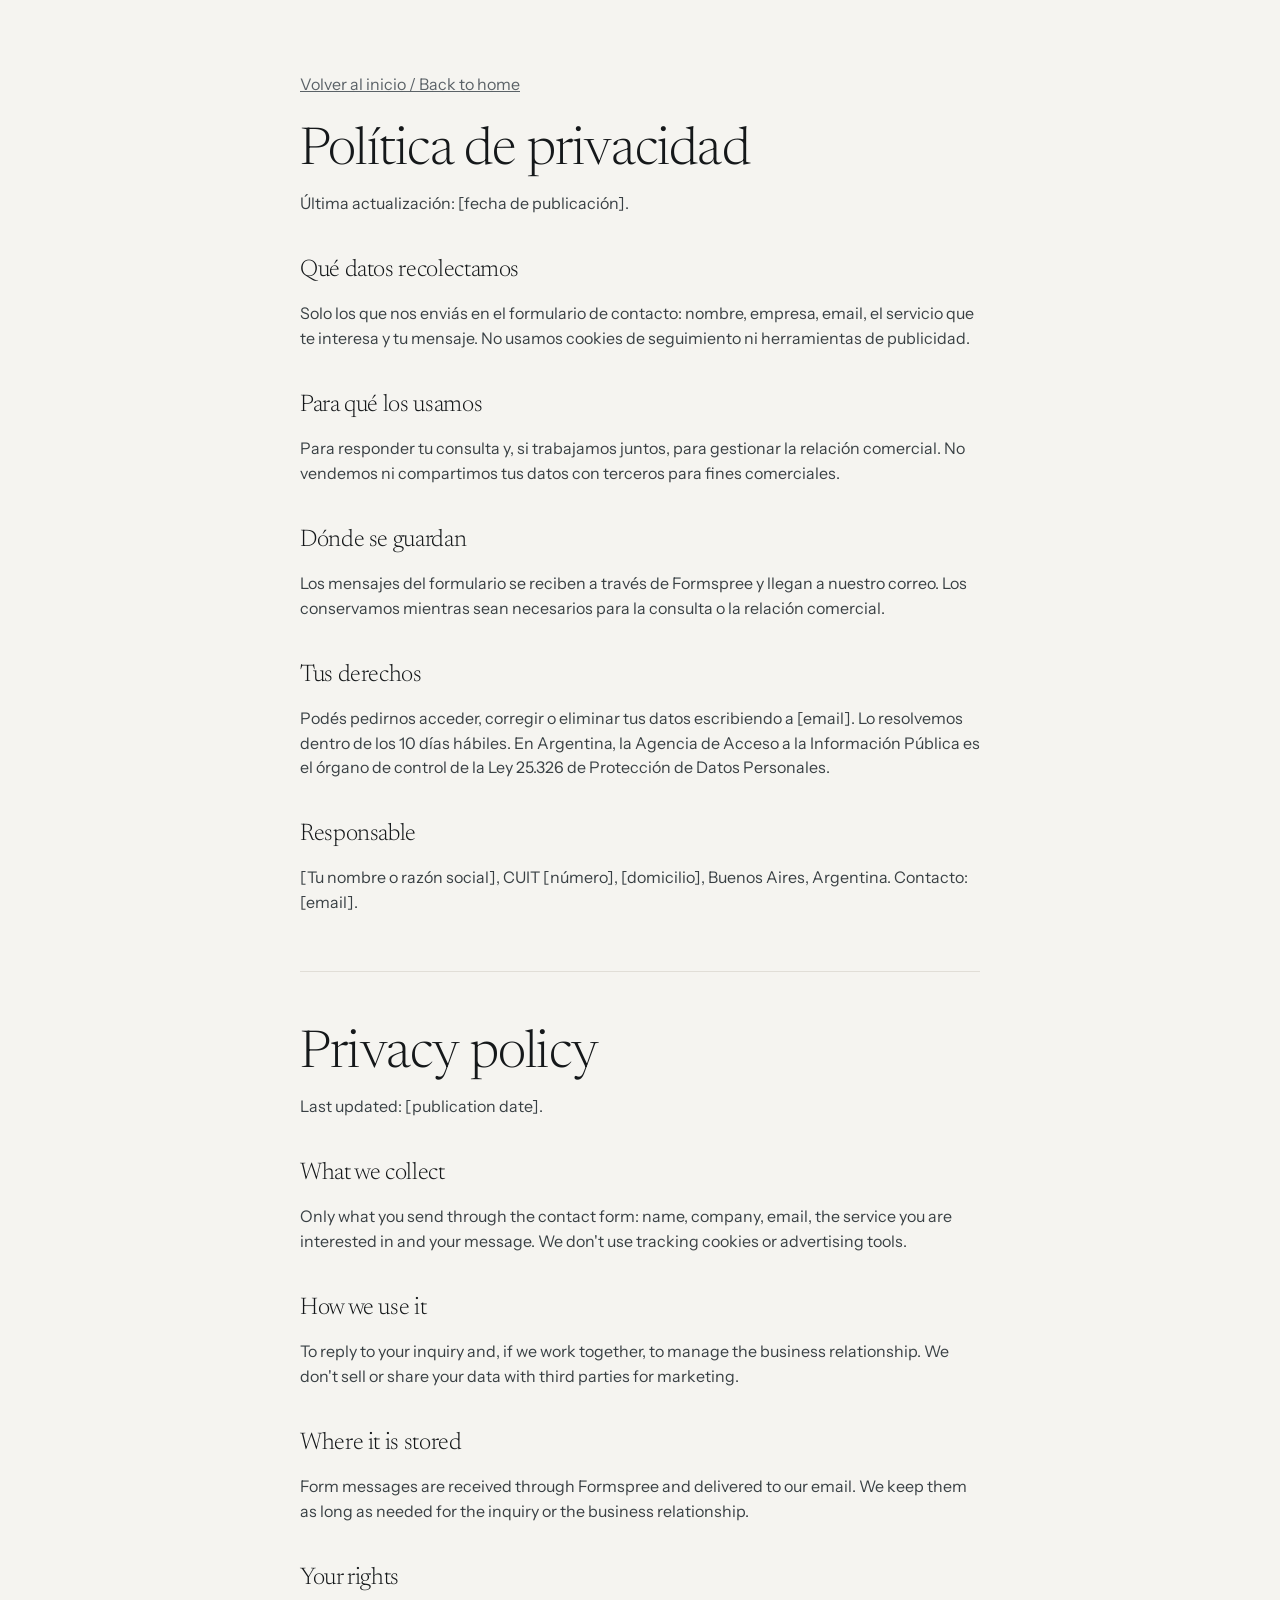
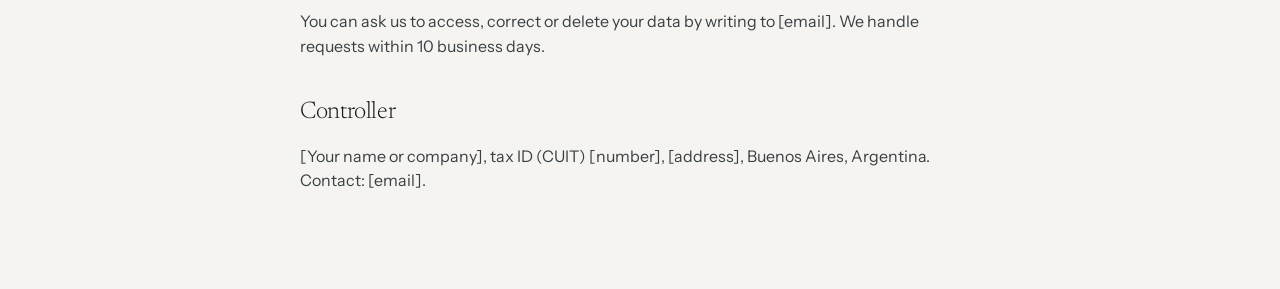
==== privacidad.html @ 597f55e7 "Preparar el formulario para Formspree y sumar la política de privacidad Co-Authored-By: Claude Opus " ====
<!doctype html>
<html lang="es">
<head>
<meta charset="utf-8">
<meta name="viewport" content="width=device-width, initial-scale=1, viewport-fit=cover">
<title>Política de privacidad</title>
<meta name="robots" content="noindex">
<link rel="preconnect" href="https://fonts.googleapis.com">
<link rel="preconnect" href="https://fonts.gstatic.com" crossorigin>
<link rel="stylesheet" href="https://fonts.googleapis.com/css2?family=Newsreader:opsz,wght@6..72,300;6..72,400&family=Instrument+Sans:wght@400;500;600&display=swap">
<link rel="stylesheet" href="assets/styles.css">
<style>
  .legal { padding-block: 72px 96px; }
  .legal .wrap { max-width: 760px; }
  .legal h1 { font-size: clamp(36px, 5vw, 52px); line-height: 1.05; }
  .legal h2 { font-size: 24px; margin-top: 36px; }
  .legal p, .legal li { color: #394044; margin-top: 12px; }
  .legal ul { padding-left: 20px; }
  .legal .back { display: inline-block; margin-bottom: 28px; color: var(--muted); }
  .legal hr { border: 0; border-top: 1px solid var(--line); margin-block: 56px; }
</style>
</head>
<body>
<main class="legal light">
  <div class="wrap">
    <a class="back" href="index.html">Volver al inicio / Back to home</a>

    <h1>Política de privacidad</h1>
    <p>Última actualización: [fecha de publicación].</p>

    <h2>Qué datos recolectamos</h2>
    <p>Solo los que nos enviás en el formulario de contacto: nombre, empresa, email, el servicio que te interesa y tu mensaje. No usamos cookies de seguimiento ni herramientas de publicidad.</p>

    <h2>Para qué los usamos</h2>
    <p>Para responder tu consulta y, si trabajamos juntos, para gestionar la relación comercial. No vendemos ni compartimos tus datos con terceros para fines comerciales.</p>

    <h2>Dónde se guardan</h2>
    <p>Los mensajes del formulario se reciben a través de Formspree y llegan a nuestro correo. Los conservamos mientras sean necesarios para la consulta o la relación comercial.</p>

    <h2>Tus derechos</h2>
    <p>Podés pedirnos acceder, corregir o eliminar tus datos escribiendo a [email]. Lo resolvemos dentro de los 10 días hábiles. En Argentina, la Agencia de Acceso a la Información Pública es el órgano de control de la Ley 25.326 de Protección de Datos Personales.</p>

    <h2>Responsable</h2>
    <p>[Tu nombre o razón social], CUIT [número], [domicilio], Buenos Aires, Argentina. Contacto: [email].</p>

    <hr>

    <h1 lang="en">Privacy policy</h1>
    <p lang="en">Last updated: [publication date].</p>

    <h2 lang="en">What we collect</h2>
    <p lang="en">Only what you send through the contact form: name, company, email, the service you are interested in and your message. We don't use tracking cookies or advertising tools.</p>

    <h2 lang="en">How we use it</h2>
    <p lang="en">To reply to your inquiry and, if we work together, to manage the business relationship. We don't sell or share your data with third parties for marketing.</p>

    <h2 lang="en">Where it is stored</h2>
    <p lang="en">Form messages are received through Formspree and delivered to our email. We keep them as long as needed for the inquiry or the business relationship.</p>

    <h2 lang="en">Your rights</h2>
    <p lang="en">You can ask us to access, correct or delete your data by writing to [email]. We handle requests within 10 business days.</p>

    <h2 lang="en">Controller</h2>
    <p lang="en">[Your name or company], tax ID (CUIT) [number], [address], Buenos Aires, Argentina. Contact: [email].</p>
  </div>
</main>
</body>
</html>
---- assets/styles.css ----
html, body { min-height: 100%; }
  img { max-width: 100%; }
  [hidden] { display: none !important; }
  :root {
    color-scheme: light;
    --ink: #0e1012;
    --ink-2: #171a1d;
    --ink-3: #1f2326;
    --paper: #f5f4f0;
    --white: #ffffff;
    --text: #15181a;
    --muted: #5b6267;
    --on-dark: #e8e5de;
    --on-dark-muted: #9a9f9f;
    --line: #e1ded7;
    --line-dark: #2a2e31;
    --accent: #f0cd8e;        /* ámbar pálido */
    --accent-ink: #3a2808;
    --accent-deep: #8a5c14;
    --t1: #e4edf0; --t2: #f2ebdc; --t3: #e3ebe2; --t4: #eae8f1;
    --serif: "Newsreader", "Iowan Old Style", Georgia, serif;
    --sans: "Instrument Sans", ui-sans-serif, system-ui, -apple-system, "Segoe UI", sans-serif;
    --mono: "JetBrains Mono", ui-monospace, "Cascadia Mono", Consolas, monospace;
    --wrap: 1180px;
    --gutter: clamp(16px, 4vw, 40px);
    --r: 14px;
  }
  * { box-sizing: border-box; }
  html { scroll-behavior: smooth; }
  body {
    margin: 0; background: var(--ink); color: var(--text);
    font-family: var(--sans); font-size: 16px; line-height: 1.55;
    -webkit-font-smoothing: antialiased;
  }
  body.lang-es .en, body.lang-en .es { display: none !important; }
  a { color: inherit; }
  button { font: inherit; }
  :focus-visible { outline: 2px solid var(--accent); outline-offset: 3px; border-radius: 6px; }
  .wrap { max-width: var(--wrap); margin-inline: auto; padding-inline: var(--gutter); }
  h1, h2, h3, h4 { font-family: var(--serif); font-weight: 300; text-wrap: balance; margin: 0; letter-spacing: -0.015em; }
  p { margin: 0; }
  .eyebrow { font-family: var(--mono); font-size: 12px; letter-spacing: 0.08em; text-transform: uppercase; color: var(--muted); }

  /* ---------- nav: barra plana a todo el ancho ---------- */
  .nav {
    position: fixed; z-index: 30; left: 0; right: 0; top: 0;
    padding-top: env(safe-area-inset-top, 0px);
    background: rgba(14,16,18,0.82);
    backdrop-filter: blur(12px); -webkit-backdrop-filter: blur(12px);
    border-bottom: 1px solid rgba(255,255,255,0.07);
    color: var(--on-dark);
  }
  .nav-inner { display: flex; align-items: center; justify-content: space-between; gap: 16px; height: 64px; }
  .logo { display: flex; align-items: center; gap: 10px; text-decoration: none; font-weight: 600; font-size: 18px; letter-spacing: -0.02em; }
  .logo-mark { width: 22px; height: 22px; flex: none; }
  .logo small { font-family: var(--mono); font-weight: 400; font-size: 11px; color: var(--on-dark-muted); letter-spacing: 0.04em; }
  .nav-links { display: flex; gap: 28px; font-size: 14px; }
  .nav-links a { text-decoration: none; color: var(--on-dark-muted); transition: color .2s; }
  .nav-links a:hover { color: var(--on-dark); }
  .nav-right { display: flex; align-items: center; gap: 10px; }
  .lang { display: inline-flex; border: 1px solid var(--line-dark); border-radius: 8px; padding: 2px; }
  .lang button {
    border: 0; background: transparent; color: var(--on-dark-muted); cursor: pointer;
    font: 500 12px/1 var(--mono); padding: 7px 9px; border-radius: 6px; letter-spacing: .04em;
  }
  .lang button[aria-pressed="true"] { background: var(--ink-3); color: var(--on-dark); }
  .btn {
    display: inline-flex; align-items: center; gap: 10px;
    padding: 11px 18px; border-radius: 10px; border: 0;
    font: 500 14px/1 var(--sans); text-decoration: none; cursor: pointer;
    transition: transform .2s, background .2s, border-color .2s;
  }
  .btn-accent { background: var(--accent); color: var(--accent-ink); }
  .btn-accent:hover { background: #f5dba9; transform: translateY(-1px); }
  .btn-ghost { background: transparent; color: var(--on-dark); border: 1px solid var(--line-dark); }
  .btn-ghost:hover { border-color: var(--on-dark-muted); }
  .btn svg { width: 14px; height: 14px; }

  /* ---------- hero ---------- */
  .hero { position: relative; overflow: hidden; background: var(--ink); color: var(--on-dark); padding-block: 160px 110px; }
  #field { position: absolute; inset: 0; width: 100%; height: 100%; }
  .hero::after {
    content: ""; position: absolute; inset: 0; pointer-events: none;
    background: linear-gradient(90deg, var(--ink) 0%, rgba(14,16,18,.86) 40%, rgba(14,16,18,0) 78%),
                linear-gradient(0deg, var(--ink) 0%, rgba(14,16,18,0) 28%);
  }
  .hero .wrap { position: relative; z-index: 1; }
  .hero h1 { font-size: clamp(42px, 6.8vw, 86px); line-height: 1.02; max-width: 13ch; }
  .hero h1 em { font-style: italic; color: var(--accent); }
  .hero .lede { margin-top: 24px; font-size: clamp(17px, 1.6vw, 19px); color: var(--on-dark-muted); max-width: 54ch; }
  .hero-ctas { display: flex; flex-wrap: wrap; gap: 12px; margin-top: 34px; }

  /* ---------- secciones ---------- */
  .light { background: var(--paper); color: var(--text); }
  .white { background: var(--white); color: var(--text); }
  section.block { padding-block: clamp(72px, 9vw, 116px); }
  .head { display: grid; grid-template-columns: 1fr 1fr; gap: 20px 64px; align-items: end; margin-bottom: 48px; }
  .head h2 { font-size: clamp(34px, 4.3vw, 54px); line-height: 1.05; margin-top: 12px; }
  .head p { color: var(--muted); max-width: 50ch; font-size: 17px; }

  /* problemas */
  .problems { display: grid; grid-template-columns: repeat(3, 1fr); border-top: 1px solid var(--line); border-left: 1px solid var(--line); }
  .prob { padding: 28px 26px 30px; border-right: 1px solid var(--line); border-bottom: 1px solid var(--line); display: flex; flex-direction: column; gap: 14px; background: var(--white); }
  .prob .pain { font-family: var(--serif); font-size: 23px; line-height: 1.22; font-weight: 300; }
  .prob .pain::before { content: "“"; color: var(--accent-deep); }
  .prob .pain::after { content: "”"; color: var(--accent-deep); }
  .prob .fix { font-size: 15px; color: var(--muted); padding-top: 14px; border-top: 1px dashed var(--line); margin-top: auto; }
  .prob .fix b { color: var(--text); font-weight: 600; }

  /* servicios */
  .services { display: grid; grid-template-columns: repeat(4, 1fr); gap: 12px; }
  .svc {
    all: unset; box-sizing: border-box; cursor: pointer;
    border: 1px solid var(--line); border-radius: var(--r); background: var(--white);
    padding: 22px 22px 22px; display: flex; flex-direction: column; gap: 12px; min-height: 330px;
    transition: border-color .2s, transform .25s ease, box-shadow .25s;
  }
  .svc:hover { border-color: #cfcbc2; transform: translateY(-3px); box-shadow: 0 10px 30px -18px rgba(20,20,20,.35); }
  .svc:focus-visible { outline: 2px solid var(--accent-deep); outline-offset: 3px; }
  .svc .glyph { width: 40px; height: 40px; border-radius: 10px; display: grid; place-items: center; }
  .svc .glyph svg { width: 20px; height: 20px; }
  .svc-title { font-family: var(--serif); font-weight: 300; letter-spacing: -0.015em; font-size: 27px; line-height: 1.1; margin-top: auto; }
  .svc .promise { color: #394044; font-size: 15px; }
  .svc .more { display: flex; justify-content: space-between; align-items: center; font-family: var(--mono); font-size: 12px; color: var(--muted); border-top: 1px solid var(--line); padding-top: 12px; }
  .svc:hover .more { color: var(--text); }

  /* panel de detalle de servicio */
  .sheet-backdrop { position: fixed; inset: 0; z-index: 50; background: rgba(8,9,10,.55); backdrop-filter: blur(3px); -webkit-backdrop-filter: blur(3px); }
  .sheet {
    position: fixed; z-index: 51; top: 0; right: 0; bottom: 0; width: min(760px, 100%);
    background: var(--paper); color: var(--text); overflow-y: auto; overscroll-behavior: contain;
    padding: calc(env(safe-area-inset-top, 0px) + 28px) clamp(20px, 4vw, 44px) calc(env(safe-area-inset-bottom, 0px) + 40px);
    box-shadow: -30px 0 60px -30px rgba(0,0,0,.5);
    animation: slide .32s cubic-bezier(.2,.7,.2,1);
  }
  @keyframes slide { from { transform: translateX(40px); opacity: .4; } to { transform: none; opacity: 1; } }
  .sheet-top { display: flex; justify-content: space-between; align-items: center; margin-bottom: 26px; }
  .close { border: 1px solid var(--line); background: var(--white); border-radius: 10px; width: 40px; height: 40px; cursor: pointer; display: grid; place-items: center; color: var(--text); }
  .sheet h2 { font-size: clamp(34px, 4.4vw, 48px); line-height: 1.05; }
  .sheet .intro { margin-top: 16px; color: var(--muted); font-size: 17px; max-width: 58ch; }
  .track { margin-top: 34px; }
  .track-h { font-family: var(--mono); font-size: 12px; text-transform: uppercase; letter-spacing: .08em; color: var(--muted); display: flex; gap: 12px; align-items: center; margin-bottom: 12px; }
  .track-h::after { content: ""; flex: 1; height: 1px; background: var(--line); }
  .items { display: grid; gap: 10px; }
  .item { background: var(--white); border: 1px solid var(--line); border-radius: 12px; padding: 18px 20px; display: grid; grid-template-columns: 34px 1fr; gap: 4px 14px; }
  .item .n { font-family: var(--mono); font-size: 12px; color: var(--muted); padding-top: 5px; font-variant-numeric: tabular-nums; }
  .item h4 { font-family: var(--sans); font-weight: 600; font-size: 16px; letter-spacing: -0.01em; }
  .item p { grid-column: 2; color: var(--muted); font-size: 15px; }
  .item .chips { grid-column: 2; display: flex; flex-wrap: wrap; gap: 6px; margin-top: 8px; }
  .chip { font-family: var(--mono); font-size: 11px; padding: 3px 9px; border-radius: 6px; background: var(--paper); color: #4b5156; }
  .sheet-cta { margin-top: 34px; padding: 24px; border-radius: var(--r); background: var(--ink); color: var(--on-dark); display: flex; flex-wrap: wrap; gap: 16px; align-items: center; justify-content: space-between; }
  .sheet-cta p { max-width: 42ch; color: var(--on-dark-muted); }
  .sheet-cta strong { display: block; color: var(--on-dark); font-weight: 500; margin-bottom: 4px; }

  /* casos */
  .cases { display: grid; grid-template-columns: repeat(2, 1fr); gap: 12px; }
  .case { border: 1px solid var(--line); border-radius: var(--r); padding: 26px; background: var(--white); display: flex; flex-direction: column; gap: 14px; }
  .case.feature { grid-column: 1 / -1; background: var(--ink-2); color: var(--on-dark); border-color: var(--ink-2); display: grid; grid-template-columns: 1fr 1fr; gap: 28px 44px; }
  .case .tag { display: flex; flex-wrap: wrap; gap: 6px; }
  .pill { display: inline-block; padding: 3px 9px; border-radius: 6px; background: var(--paper); color: var(--muted); font-family: var(--mono); font-size: 11px; }
  .case.feature .pill { background: var(--ink-3); color: #cdbf9f; }
  .case h3 { font-size: 27px; line-height: 1.12; }
  .case.feature h3 { font-size: clamp(30px, 3.2vw, 40px); }
  .pr { display: grid; gap: 10px; font-size: 15px; }
  .pr div { display: grid; grid-template-columns: 92px 1fr; gap: 12px; }
  .pr dt, .pr .k { font-family: var(--mono); font-size: 11.5px; text-transform: uppercase; letter-spacing: .06em; color: var(--muted); padding-top: 3px; }
  .pr .v { color: #394044; }
  .case.feature .pr .v { color: var(--on-dark-muted); }
  .case.feature .pr .k { color: #7f8584; }
  .metrics { display: flex; flex-wrap: wrap; gap: 8px 22px; margin-top: auto; padding-top: 14px; border-top: 1px solid var(--line); }
  .metric { display: flex; flex-direction: column; }
  .metric b { font-family: var(--serif); font-weight: 400; font-size: 30px; line-height: 1.1; font-variant-numeric: tabular-nums; }
  .metric span { font-size: 12.5px; color: var(--muted); }
  .note { font-size: 13px; color: var(--muted); margin-top: auto; padding-top: 12px; border-top: 1px solid var(--line); }

  .flow { display: grid; gap: 7px; font-family: var(--mono); font-size: 12.5px; align-content: center; }
  .flow-row { display: grid; grid-template-columns: 78px 1fr auto; gap: 12px; align-items: center; padding: 10px 14px; border-radius: 10px; background: #22262a; }
  .flow-row .k { color: var(--on-dark-muted); }
  .flow-row .v { color: var(--on-dark); overflow-wrap: anywhere; }
  .flow-row .s { color: var(--accent); }
  .flow-row.hl { background: #302a1f; }

  /* contacto */
  .contact { background: var(--ink); color: var(--on-dark); padding-block: clamp(80px, 10vw, 124px) 36px; }
  .contact-grid { display: grid; grid-template-columns: 1fr 1fr; gap: 56px; }
  .contact h2 { font-size: clamp(38px, 5.4vw, 68px); line-height: 1.03; margin-top: 12px; }
  .contact .lede { color: var(--on-dark-muted); margin-top: 20px; max-width: 44ch; }
  .contact .direct { margin-top: 34px; display: grid; gap: 6px; font-family: var(--mono); font-size: 14px; color: #c9c8c2; }
  form { display: grid; gap: 14px; }
  .field { display: grid; gap: 6px; }
  label { font-size: 13px; color: var(--on-dark-muted); }
  input, select, textarea { font: 400 16px/1.4 var(--sans); color: var(--on-dark); background: var(--ink-2); border: 1px solid var(--line-dark); border-radius: 10px; padding: 13px 14px; width: 100%; }
  select { color-scheme: dark; }
  textarea { resize: vertical; min-height: 110px; }
  input:focus, select:focus, textarea:focus { outline: none; border-color: var(--accent); }
  .row2 { display: grid; grid-template-columns: 1fr 1fr; gap: 14px; }
  .form-note { font-size: 14px; color: var(--accent); min-height: 1.4em; }
  footer { margin-top: 92px; padding-top: 26px; border-top: 1px solid var(--line-dark); display: flex; flex-wrap: wrap; gap: 20px 48px; justify-content: space-between; font-size: 14px; color: var(--on-dark-muted); }
  footer nav { display: flex; flex-wrap: wrap; gap: 10px 30px; }
  footer a { text-decoration: none; }
  footer a:hover { color: var(--on-dark); }

  @media (max-width: 1000px) {
    .services { grid-template-columns: repeat(2, 1fr); }
    .svc { min-height: 270px; }
    .problems { grid-template-columns: repeat(2, 1fr); }
    .case.feature { grid-template-columns: 1fr; }
  }
  @media (max-width: 760px) {
    .nav-links, .logo small, .nav .btn { display: none; }
    .head, .contact-grid, .cases { grid-template-columns: 1fr; }
    .hero { padding-block: 128px 52px; }
    .hero::after { background: linear-gradient(0deg, var(--ink) 10%, rgba(14,16,18,.6) 60%, rgba(14,16,18,.35) 100%); }
  }
  @media (max-width: 560px) {
    .services, .problems, .row2 { grid-template-columns: 1fr; }
    .svc { min-height: 0; }
    .svc-title { margin-top: 14px; }
    .pr div { grid-template-columns: 1fr; gap: 2px; }
    .flow-row { grid-template-columns: 1fr auto; }
    .flow-row .k { grid-column: 1 / -1; }
    .item { grid-template-columns: 1fr; }
    .item p, .item .chips { grid-column: 1; }
  }
  @media (prefers-reduced-motion: reduce) {
    html { scroll-behavior: auto; }
    .svc, .btn { transition: none; }
    .sheet { animation: none; }
  }
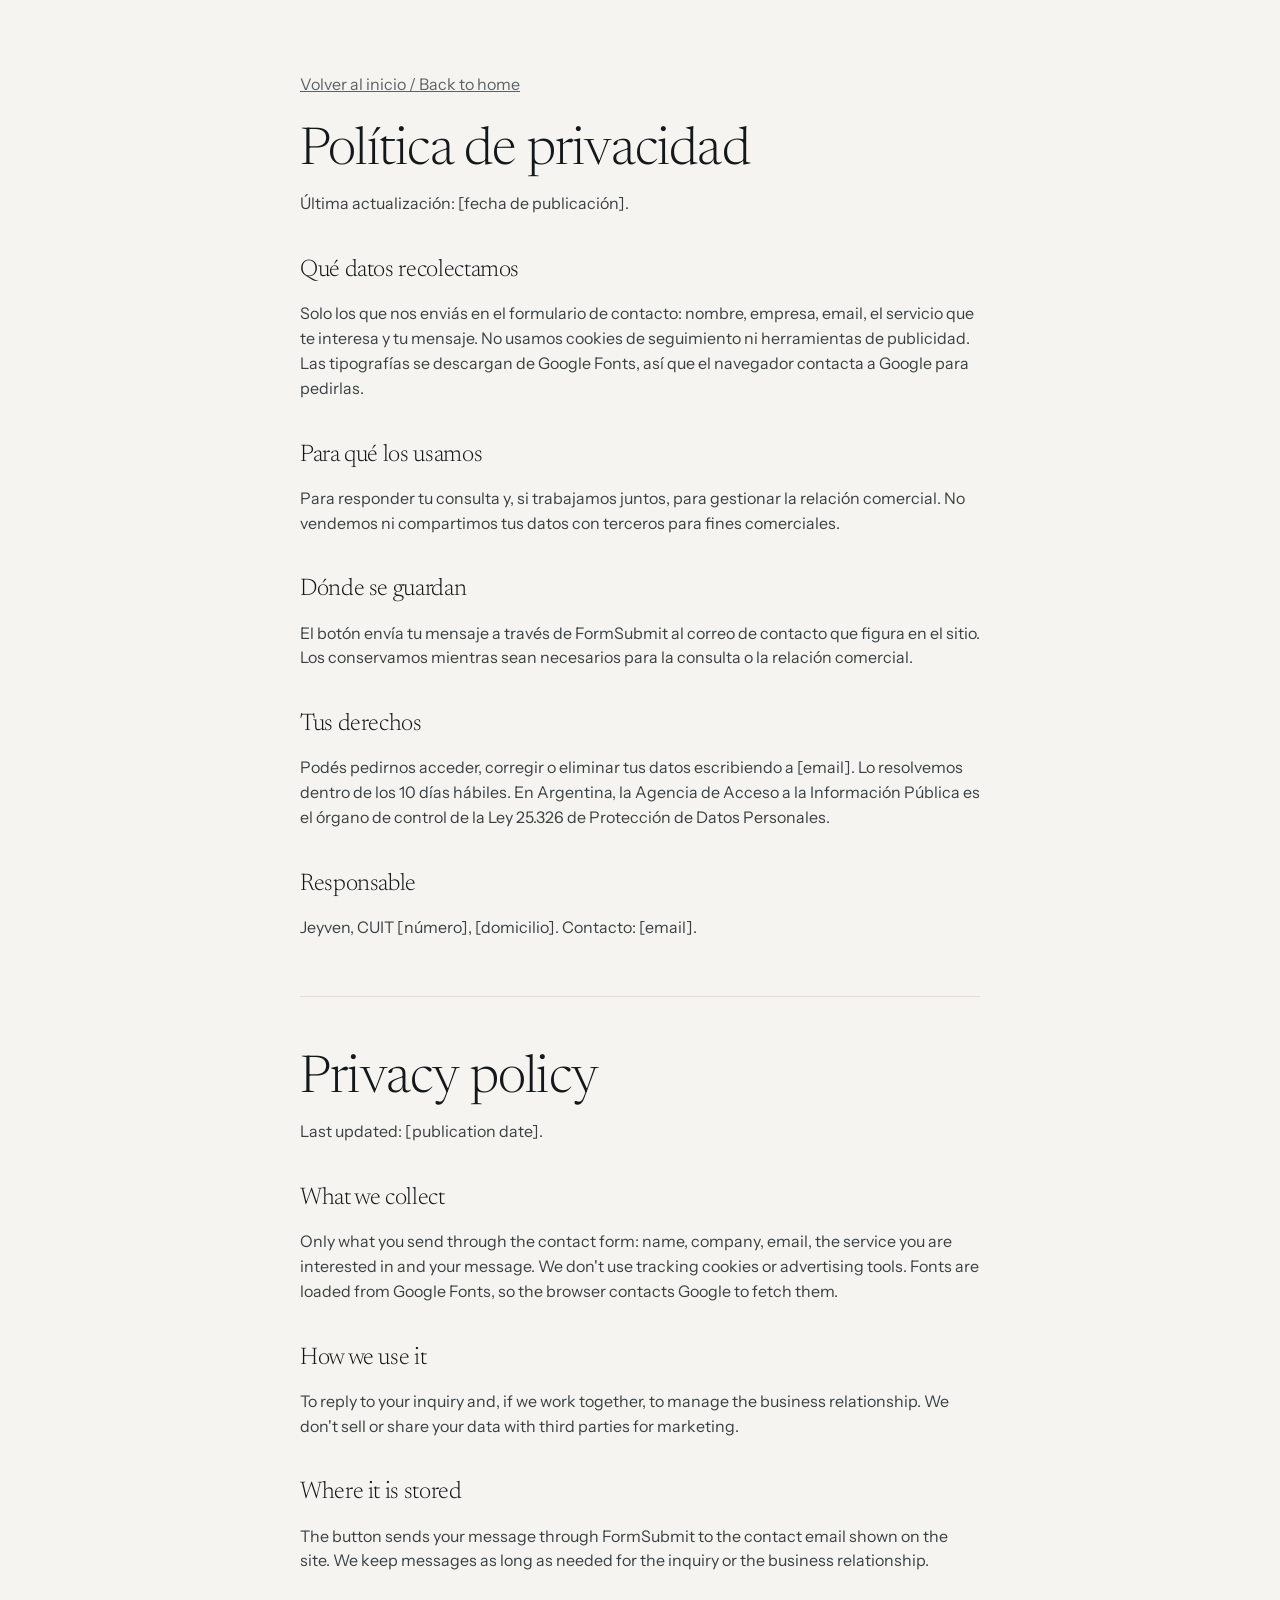
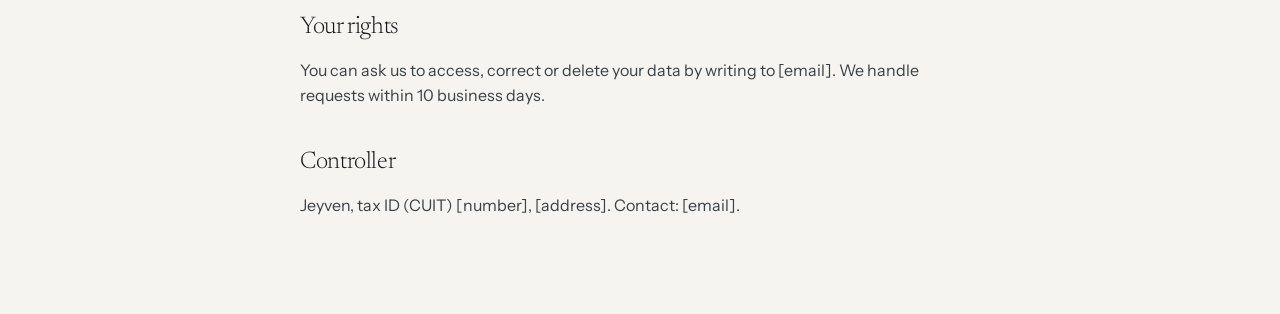
==== commit 233a3644: "Poner la marca Jeyven y enviar las consultas por correo. Co-authored-by: Cursor <cursoragent@cursor." ====
--- a/privacidad.html
+++ b/privacidad.html
@@ -3,7 +3,7 @@
 <head>
 <meta charset="utf-8">
 <meta name="viewport" content="width=device-width, initial-scale=1, viewport-fit=cover">
-<title>Política de privacidad</title>
+<title>Política de privacidad · Jeyven</title>
 <meta name="robots" content="noindex">
 <link rel="preconnect" href="https://fonts.googleapis.com">
 <link rel="preconnect" href="https://fonts.gstatic.com" crossorigin>
@@ -29,19 +29,19 @@
     <p>Última actualización: [fecha de publicación].</p>
 
     <h2>Qué datos recolectamos</h2>
-    <p>Solo los que nos enviás en el formulario de contacto: nombre, empresa, email, el servicio que te interesa y tu mensaje. No usamos cookies de seguimiento ni herramientas de publicidad.</p>
+    <p>Solo los que nos enviás en el formulario de contacto: nombre, empresa, email, el servicio que te interesa y tu mensaje. No usamos cookies de seguimiento ni herramientas de publicidad. Las tipografías se descargan de Google Fonts, así que el navegador contacta a Google para pedirlas.</p>
 
     <h2>Para qué los usamos</h2>
     <p>Para responder tu consulta y, si trabajamos juntos, para gestionar la relación comercial. No vendemos ni compartimos tus datos con terceros para fines comerciales.</p>
 
     <h2>Dónde se guardan</h2>
-    <p>Los mensajes del formulario se reciben a través de Formspree y llegan a nuestro correo. Los conservamos mientras sean necesarios para la consulta o la relación comercial.</p>
+    <p>El botón envía tu mensaje a través de FormSubmit al correo de contacto que figura en el sitio. Los conservamos mientras sean necesarios para la consulta o la relación comercial.</p>
 
     <h2>Tus derechos</h2>
     <p>Podés pedirnos acceder, corregir o eliminar tus datos escribiendo a [email]. Lo resolvemos dentro de los 10 días hábiles. En Argentina, la Agencia de Acceso a la Información Pública es el órgano de control de la Ley 25.326 de Protección de Datos Personales.</p>
 
     <h2>Responsable</h2>
-    <p>[Tu nombre o razón social], CUIT [número], [domicilio], Buenos Aires, Argentina. Contacto: [email].</p>
+    <p>Jeyven, CUIT [número], [domicilio]. Contacto: [email].</p>
 
     <hr>
 
@@ -49,19 +49,19 @@
     <p lang="en">Last updated: [publication date].</p>
 
     <h2 lang="en">What we collect</h2>
-    <p lang="en">Only what you send through the contact form: name, company, email, the service you are interested in and your message. We don't use tracking cookies or advertising tools.</p>
+    <p lang="en">Only what you send through the contact form: name, company, email, the service you are interested in and your message. We don't use tracking cookies or advertising tools. Fonts are loaded from Google Fonts, so the browser contacts Google to fetch them.</p>
 
     <h2 lang="en">How we use it</h2>
     <p lang="en">To reply to your inquiry and, if we work together, to manage the business relationship. We don't sell or share your data with third parties for marketing.</p>
 
     <h2 lang="en">Where it is stored</h2>
-    <p lang="en">Form messages are received through Formspree and delivered to our email. We keep them as long as needed for the inquiry or the business relationship.</p>
+    <p lang="en">The button sends your message through FormSubmit to the contact email shown on the site. We keep messages as long as needed for the inquiry or the business relationship.</p>
 
     <h2 lang="en">Your rights</h2>
     <p lang="en">You can ask us to access, correct or delete your data by writing to [email]. We handle requests within 10 business days.</p>
 
     <h2 lang="en">Controller</h2>
-    <p lang="en">[Your name or company], tax ID (CUIT) [number], [address], Buenos Aires, Argentina. Contact: [email].</p>
+    <p lang="en">Jeyven, tax ID (CUIT) [number], [address]. Contact: [email].</p>
   </div>
 </main>
 </body>
--- a/assets/styles.css
+++ b/assets/styles.css
@@ -185,7 +185,12 @@
   .contact-grid { display: grid; grid-template-columns: 1fr 1fr; gap: 56px; }
   .contact h2 { font-size: clamp(38px, 5.4vw, 68px); line-height: 1.03; margin-top: 12px; }
   .contact .lede { color: var(--on-dark-muted); margin-top: 20px; max-width: 44ch; }
-  .contact .direct { margin-top: 34px; display: grid; gap: 6px; font-family: var(--mono); font-size: 14px; color: #c9c8c2; }
+  .nav-toggle {
+    display: none; width: 40px; height: 36px; padding: 0; place-items: center;
+    border: 1px solid var(--line-dark); border-radius: 8px; background: transparent; color: var(--on-dark); cursor: pointer;
+  }
+  .nav-toggle svg { width: 16px; height: 16px; }
+  .nav-mobile-cta { display: none; }
   form { display: grid; gap: 14px; }
   .field { display: grid; gap: 6px; }
   label { font-size: 13px; color: var(--on-dark-muted); }
@@ -207,7 +212,16 @@
     .case.feature { grid-template-columns: 1fr; }
   }
   @media (max-width: 760px) {
-    .nav-links, .logo small, .nav .btn { display: none; }
+    .logo small, .nav .btn { display: none; }
+    .nav-toggle { display: grid; }
+    .nav-links {
+      display: none; position: absolute; top: 100%; left: 0; right: 0;
+      flex-direction: column; gap: 0; padding: 8px 0 12px;
+      background: rgba(14, 16, 18, 0.96); border-bottom: 1px solid rgba(255, 255, 255, 0.07);
+    }
+    .nav-links.is-open { display: flex; }
+    .nav-links a { padding: 14px var(--gutter); }
+    .nav-mobile-cta { display: block; color: var(--on-dark); }
     .head, .contact-grid, .cases { grid-template-columns: 1fr; }
     .hero { padding-block: 128px 52px; }
     .hero::after { background: linear-gradient(0deg, var(--ink) 10%, rgba(14,16,18,.6) 60%, rgba(14,16,18,.35) 100%); }
